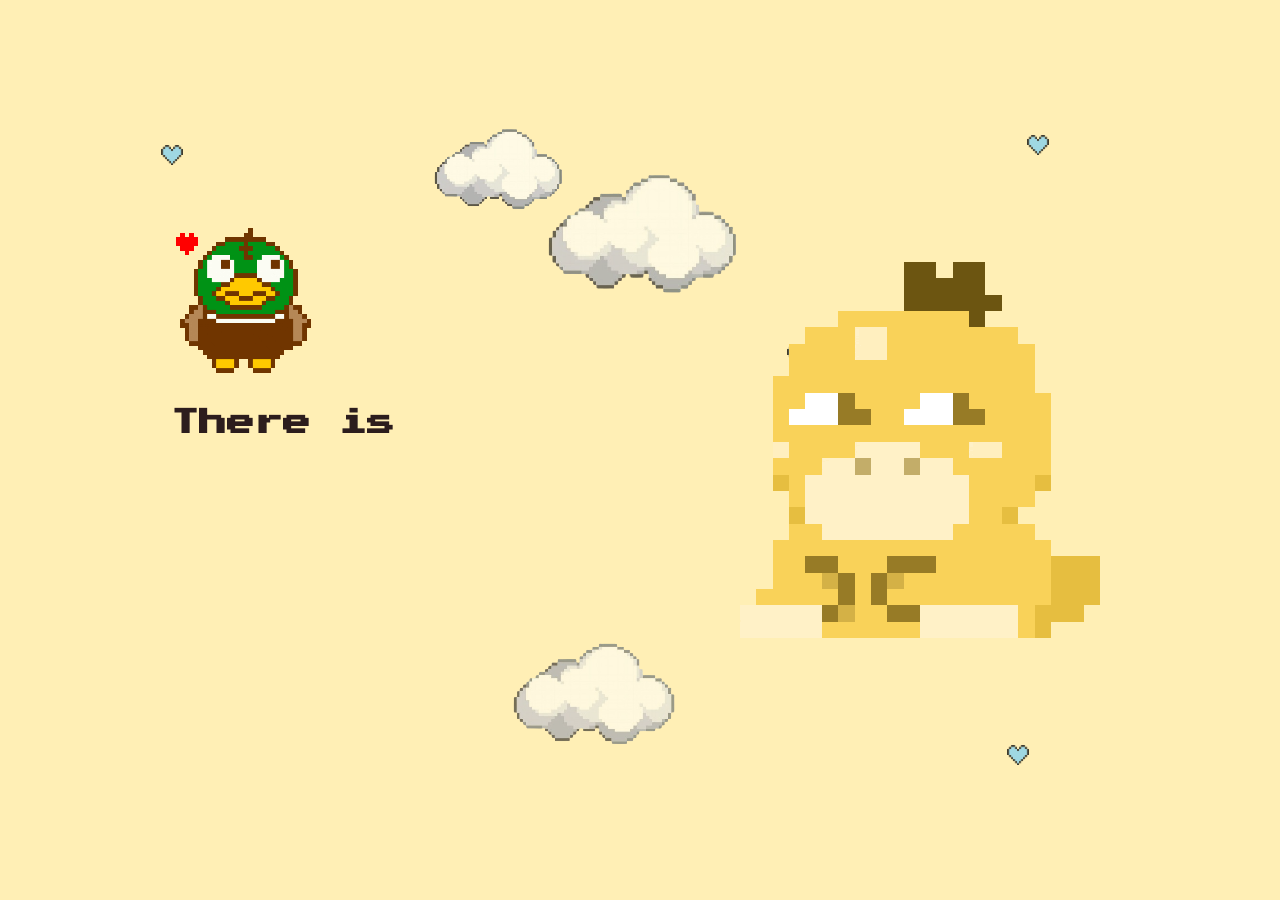
==== index.html @ 90c94755 "rename to index" ====
<!DOCTYPE html>
<html lang="en">
<head>

  <meta charset="UTF-8"/>

  <meta name="viewport"
  content="width=device-width, initial-scale=1.0"/>

  <title>Birthday Web</title>

  <!-- PIXEL FONT -->

  <link href="https://fonts.googleapis.com/css2?family=Press+Start+2P&display=swap"
  rel="stylesheet">

  <!-- FONT FORM 2 -->

  <link href="https://fonts.googleapis.com/css2?family=Poppins:wght@400;500;700&display=swap"
  rel="stylesheet">

  <link rel="stylesheet" href="brithday.css">

</head>

<body>

 <audio id="bgMusic" loop>
  <source src="shape.mp3" type="audio/mp3">
</audio>

  <!-- ================= FORM 1 ================= -->

  <div class="container" id="form1">

    <!-- CLOUD -->

    <img src="cloudpixel.png"
    class="cloud cloud1">

    <img src="cloudpixel.png"
    class="cloud cloud2">

    <img src="cloudpixel.png"
    class="cloud cloud3">

    <!-- LOVE GIF -->

    <img src="gif.gif"
    class="love love1">

    <img src="gif.gif"
    class="love love2">

    <img src="gif.gif"
    class="love love3">

    <img src="gif.gif"
    class="love love4">

    <!-- LEFT -->

    <div class="left-content">

      <img src="Game Love Sticker.gif"
      class="small-duck">

      <h1 id="typingText"></h1>

      <button id="openBtn">
        click me !
      </button>

    </div>

    <!-- RIGHT -->

    <div class="right-content">

      <img src="Happy Pixel Sticker.gif"
      class="big-duck">

    </div>

  </div>

  <!-- ================= FORM 2 ================= -->

  <div class="gift-page" id="form2">

    <!-- CLOUD -->

    <img src="cloud.png"
    class="gift-cloud gift-cloud1">

    <img src="cloud.png"
    class="gift-cloud gift-cloud2">

    <img src="cloud.png"
    class="gift-cloud gift-cloud3">

    <img src="cloud.png"
    class="gift-cloud gift-cloud4">

    <!-- CONTENT -->
    <div class="gift-content">

      <img src="Game Love Sticker by Stephanie Poetri.gif"
    class="gift-love gift-love1">

    <img src="Game Love Sticker by Stephanie Poetri.gif"
    class="gift-love gift-love2">

    <img src="Game Love Sticker by Stephanie Poetri.gif"
    class="gift-love gift-love3">

    <img src="Game Love Sticker by Stephanie Poetri.gif"
    class="gift-love gift-love4">

    <!-- LOVE BARU -->

    <img src="Heart Love Sticker by Princess Polly Boutique.gif"
    class="gift-love gift-love5">

    <img src="Heart Love Sticker by Princess Polly Boutique.gif"
    class="gift-love gift-love6">

    <!-- FLOWER -->

    <img src="flowers STICKER.gif"
    class="bottom-flower flower-left">

    <!-- ROSE PETALS -->
    <img src="Rose Petals Art Sticker.gif"
    class="right-flower">

      <!-- TITLE -->

      <h2 class="gift-title">
        You have a <br>
        GIFT!
      </h2>

      <!-- OPEN BUTTON -->

      <button id="giftBtn"
      class="gift-button">
        open gift ?
      </button>

      <!-- OPENING TEXT -->

      <h3 id="openingText"></h3>

      <!-- CAT -->

      <img src="Black Cat Sticker.gif"
      class="cat-gif"
      id="catGif">

      <!-- GIFT GIF -->

      <img src="Gift Sticker by Iris Tattoo.gif"
      class="gift-box-gif"
      id="giftGif">

      <!-- CHECK BUTTON -->

      <button id="checkBtn"
      class="gift-button">
        check it out!
      </button>

    </div>

  </div>

  <!-- ================= FORM 3 ================= -->

<div class="birthday-page" id="form3">

  <!-- BALLOON -->

  <img src="Balloon Love Sticker by Folksy.gif"
  class="balloon balloon-left">

  <img src="Balloon Love Sticker by Folksy.gif"
  class="balloon balloon-right">

  <img src="Heart Love Sticker by Folksy.gif"
  class="birthday-love birthday-love1">

  <img src="Heart Love Sticker by Folksy.gif"
  class="birthday-love birthday-love2">

  <img src="Heart Love Sticker by Folksy.gif"
  class="birthday-love birthday-love3">

  <img src="Summer Sea Sticker.gif"
  class="summer summer1">

  <img src="Summer Sea Sticker.gif"
  class="summer summer2">

  <!-- CONTENT -->

  <div class="birthday-content">

    <!-- TEXT -->

    <h2 class="birthday-title"
    id="birthdayText"></h2>

    <!-- HELLO KITTY -->

    <img src="Hello Kitty Pixel Sticker.gif"
    class="sanrio-gif">

    <!-- CAKE -->

    <img src="Happy Birthday Party Sticker by Amy.gif"
    class="birthday-cake">

    <!-- BUTTON -->

    <button id="nextBtn">
      next...
    </button>

  </div>

</div>

<!-- ================= FORM 4 ================= -->

<div class="snoopy-page" id="form4">

  <div class="snoopy-box">

    <!-- TEXT -->

    <h2 id="snoopyText"></h2>

    <!-- SNOOPY -->

    <img src="Excited The Peanuts Gang Sticker by Peanuts.gif"
    class="snoopy-walk"
    id="snoopyWalk">

    <!-- BUTTON -->

    <button id="snoopyNextBtn">
      next...
    </button>

  </div>

</div>

<!-- ================= FORM 5 ================= -->

<div class="letter-page" id="form5">

  <div class="letter-box">

    <!-- TOP TEXT -->

    <h2 class="from-text">
      from me...
    </h2>

    <h2 class="to-text"
    id="toText"></h2>

    <!-- GIF -->

    <img src="Hello Kitty Pixel Sticker (1).gif"
    class="kuromi-gif">

    <img src="My Melody Pixel Sticker.gif"
    class="melody-gif">

    <!-- MESSAGE -->

    <p class="love-message"
    id="loveMessage"></p>

    <button id="letterBtn">
  click here
</button>

  </div>

</div>

  <script src="brithday.js"></script>

</body>
</html>
---- brithday.css ----
*{
    margin: 0;
    padding: 0;
    box-sizing: border-box;
}

body{
    width: 100%;
    height: 100vh;
    overflow: hidden;

    background: #FFEFB5;

    font-family: 'Press Start 2P', cursive;

    display: flex;
    justify-content: center;
    align-items: center;
}

.container{
    width: 92%;
    height: 90vh;

    background: transparent;

    border-radius: 30px;

    position: relative;
    overflow: hidden;

    display: flex;
    justify-content: space-between;
    align-items: center;

    padding: 80px;
}

/* ================= FORM 1 CLOUD ================= */

.cloud{
    position: absolute;

    opacity: 0.65;

    image-rendering: pixelated;

    z-index: 1;
}

.cloud1{
    width: 190px;

    top: 30px;
    left: 350px;

    animation: float1 5s ease-in-out infinite;
}

.cloud2{
    width: 240px;

    bottom: 40px;
    left: 420px;

    opacity: 0.55;

    animation: float2 6s ease-in-out infinite;
}

.cloud3{
    width: 280px;

    top: 50px;
    right: 450px;

    opacity: 0.6;

    animation: float1 7s ease-in-out infinite;
}

/* ================= LOVE ================= */

.love{
    position: absolute;

    width: 22px;

    z-index: 2;

    opacity: 0.75;
}

.love1{
    top: 100px;
    left: 110px;
}

.love2{
    top: 90px;
    right: 180px;
}

.love3{
    top: 300px;
    right: 420px;
}

.love4{
    bottom: 90px;
    right: 200px;
}

/* ================= LEFT ================= */

.left-content{
    z-index: 10;

    width: 50%;

    padding-left: 40px;
}

.small-duck{
    width: 145px;

    margin-bottom: 25px;

    image-rendering: pixelated;
}

h1{
    font-size: 28px;

    line-height: 1.8;

    color: #2c1d1d;

    margin-bottom: 40px;

    min-height: 150px;
}

/* ================= FORM 1 BUTTON ================= */

button{
    width: 280px;
    height: 85px;

    border-radius: 25px;

    border: 5px solid #2b1d1d;

    background: #ffeaea;

    font-family: 'Press Start 2P', cursive;

    font-size: 20px;

    cursor: pointer;

    transition: 0.3s;

    opacity: 0;

    transform: translateY(20px);
}

button:hover{
    transform: scale(1.05);

    background: #ffdcdc;
}

/* ================= RIGHT ================= */

.right-content{
    width: 45%;

    display: flex;
    justify-content: center;
    align-items: center;

    z-index: 10;
}

.big-duck{
    width: 360px;

    image-rendering: pixelated;

    animation: duckFloat 3s ease-in-out infinite;
}

/* ================= FORM 2 ================= */

.gift-page{
    width: 100%;
    height: 100vh;

    background: #f8b6cb;

    position: absolute;
    top: 0;
    left: 0;

    overflow: hidden;

    display: none;
    justify-content: center;
    align-items: center;
}

/* ================= CLOUD ================= */

.gift-cloud{
    position: absolute;

    image-rendering: pixelated;

    opacity: 0.95;

    z-index: 1;

    animation: cloudFloat 6s ease-in-out infinite;
}

/* kiri atas BESAR */

.gift-cloud1{
    width: 540px;

    top: -90px;
    left: -120px;

    transform: rotate(-4deg);
}

/* kanan atas agak turun */

.gift-cloud2{
    width: 470px;

    top: 20px;
    right: -90px;

    transform: rotate(3deg);

    animation-delay: 1s;
}

/* kiri bawah */

.gift-cloud3{
    width: 290px;

    bottom: 90px;
    left: 40px;

    transform: rotate(-2deg);

    animation-delay: 2s;
}

/* kanan bawah */

.gift-cloud4{
    width: 250px;

    bottom: 140px;
    right: 90px;

    transform: rotate(4deg);

    animation-delay: 3s;
}

/* ================= CONTENT ================= */

.gift-content{
    position: relative;

    z-index: 5;

    display: flex;
    flex-direction: column;
    align-items: center;
    justify-content: center;

    gap: 20px;

    width: 100%;
}

/* ================= TITLE ================= */

.gift-title{
    font-family: 'Press Start 2P', cursive;

    font-size: 58px;

    line-height: 1.5;

    text-align: center;

    color: #2d1717;

    margin-top: -20px;

    z-index: 5;
}

/* ================= LOVE GIF ================= */

.gift-love{
    position: absolute;

    width: 90px;

    image-rendering: pixelated;

    z-index: 2;

    opacity: 0.95;
}

/* acak tapi rapih */

.gift-love1{
    top: 70px;
    left: 300px;
}

.gift-love2{
    top: 120px;
    right: 320px;
}

.gift-love3{
    bottom: 220px;
    left: 350px;
}

.gift-love4{
    bottom: 180px;
    right: 360px;
}

/* ================= BUTTON ================= */

.gift-button{
    width: 320px;
    height: 90px;

    border: 6px solid #3b1d1d;

    border-radius: 25px;

    background: linear-gradient(
        to bottom,
        #ff8fc0,
        #ff5f9f
    );

    color: white;

    font-family: 'Press Start 2P', cursive;

    font-size: 18px;

    display: flex;
    justify-content: center;
    align-items: center;

    text-align: center;

    cursor: pointer;

    box-shadow:
    0 8px 0 #b93d70,
    0 12px 20px rgba(0,0,0,0.18);

    transition: 0.25s;

    z-index: 5;
}

.gift-button:hover{
    transform: translateY(-4px) scale(1.03);
}

/* OPEN BUTTON */

#giftBtn{
    opacity: 1 !important;

    transform: translateY(0px) !important;

    display: flex;
}

/* ================= OPENING TEXT ================= */

#openingText{
    font-family: 'Poppins', sans-serif;

    font-size: 32px;

    font-weight: 700;

    color: #2b1616;

    min-height: 45px;

    margin-top: 5px;
}

/* ================= CAT ================= */

.cat-gif{
    width: 260px;

    image-rendering: pixelated;

    margin-top: -5px;

    z-index: 5;
}

/* ================= GIFT GIF ================= */

.gift-box-gif{
    width: 250px;

    display: none;

    margin-top: -5px;

    z-index: 5;

    opacity: 0;

    transform: translateY(15px);
}

/* ================= CHECK BUTTON ================= */

#checkBtn{
    opacity: 0;

    display: none;

    margin-top: 8px;
}

/* ================= ANIMATION ================= */

@keyframes cloudFloat{

    0%{
        transform: translateY(0px);
    }

    50%{
        transform: translateY(-12px);
    }

    100%{
        transform: translateY(0px);
    }
}

/* ================= EXTRA LOVE ================= */

.gift-love5{
    width: 110px;

    top: 260px;
    left: 180px;

    transform: rotate(-12deg);
}

.gift-love6{
    width: 95px;

    top: 340px;
    right: 170px;

    transform: rotate(10deg);
}

/* ================= EXTRA LOVE ================= */

.gift-love5{
    width: 110px;

    top: 260px;
    left: 180px;

    transform: rotate(-12deg);
}

.gift-love6{
    width: 95px;

    top: 340px;
    right: 170px;

    transform: rotate(10deg);
}

/* ================= FLOWER KIRI ================= */

.bottom-flower{
    position: absolute;

    width: 340px;

    bottom: -70px;
    left: -40px;

    image-rendering: pixelated;

    z-index: 1;

    opacity: 0.95;

    transform: rotate(2deg);
}

/* ================= FLOWER KANAN ================= */

.right-flower{
    position: absolute;

    width: 300px;

    bottom: -85px;
    right: -20px;

    image-rendering: pixelated;

    z-index: 1;

    opacity: 0.95;

    transform: rotate(-4deg);
}


/* ================= FORM 3 ================= */

.birthday-page{
    width: 100%;
    height: 100vh;

    background: #87CEFA;

    position: absolute;

    top: 0;
    left: 0;

    overflow: hidden;

    display: none;
    justify-content: center;
    align-items: center;
}

/* CONTENT */

.birthday-content{
    position: relative;

    width: 100%;

    display: flex;
    flex-direction: column;

    justify-content: center;
    align-items: center;

    z-index: 5;

    margin-top: 20px;
}

/* TEXT */

.birthday-title{
    font-size: 30px;

    line-height: 1.6;

    text-align: center;

    color: white;

    text-shadow:
    4px 4px 0px #4c8dc4;

    min-height: 100px;

    margin-bottom: 10px;
}

/* HELLO KITTY */

.sanrio-gif{
    width: 270px;

    image-rendering: pixelated;

    margin-top: -10px;
}

/* CAKE */

.birthday-cake{
    width: 180px;

    image-rendering: pixelated;

    margin-top: -15px;
}

/* BUTTON */

#nextBtn{
    width: 260px;
    height: 80px;

    border-radius: 20px;

    border: 4px solid #1e3a8a;

    background: linear-gradient(
        135deg,
        #60a5fa,
        #1d4ed8
    );

    color: white;

    font-family: 'Poppins', sans-serif;
    font-weight: 700;
    font-size: 18px;

    letter-spacing: 1px;

    cursor: pointer;

    display: flex;
    justify-content: center;
    align-items: center;

    box-shadow:
        0 6px 0 #0f2a66,
        0 10px 18px rgba(0,0,0,0.2);

    transition: 0.25s;

    opacity: 0;
    transform: translateY(20px);
}

#nextBtn:hover{
    transform: translateY(-3px) scale(1.03);
    box-shadow:
        0 8px 0 #0f2a66,
        0 14px 22px rgba(0,0,0,0.25);
}

#nextBtn.show{
    opacity: 1;
    transform: translateY(0);
}

/* BALLOON */

.balloon{
    position: absolute;

    width: 210px;

    image-rendering: pixelated;

    z-index: 1;
}

/* kiri bawah */

.balloon-left{
    left: 20px;
    bottom: 20px;
}

/* kanan bawah */

.balloon-right{
    right: 20px;
    bottom: 20px;
}

/* ================= LOVE GIF FORM 3 ================= */

.birthday-love{
    position: absolute;

    image-rendering: pixelated;

    opacity: 0.95;

    z-index: 2;
}

/* lebih random & natural */

.birthday-love1{
    width: 95px;

    top: 120px;
    left: 220px;

    transform: rotate(-12deg);
}

.birthday-love2{
    width: 70px;

    top: 200px;
    right: 240px;

    transform: rotate(10deg);
}

.birthday-love3{
    width: 110px;

    bottom: 140px;
    right: 300px;

    transform: rotate(-8deg);
}

/* ================= SUMMER SEA ================= */

.summer{
    position: absolute;

    image-rendering: pixelated;

    opacity: 0.95;

    z-index: 2;
}

/* kiri atas */

.summer1{
    width: 120px;

    top: 70px;
    right: 170px;

    transform: rotate(8deg);
}

/* kiri bawah */

.summer2{
    width: 90px;

    bottom: 110px;
    left: 260px;

    transform: rotate(-10deg);
}


/* ================= FORM 4 ================= */

.snoopy-page{
    width: 100%;
    height: 100vh;

    background: #ffe9f3;

    position: absolute;
    top: 0;
    left: 0;

    display: none;
    justify-content: center;
    align-items: center;

    overflow: hidden;
}

/* BOX */

.snoopy-box{
    width: 850px;
    height: 600px;

    background: #fff6f8;

    border: 6px solid #2b1d1d;

    border-radius: 25px;

    position: relative;

    padding-top: 70px;

    overflow: hidden;

    text-align: center;
}

/* TEXT */

#snoopyText{
    font-size: 28px;

    line-height: 1.8;

    color: #2b1d1d;

    min-height: 140px;
}

/* SNOOPY */

.snoopy-walk{
    width: 180px;

    position: absolute;

    bottom: 80px;
    left: -220px;

    image-rendering: pixelated;
}

/* BUTTON */

#snoopyNextBtn{
    position: absolute;

    bottom: 30px;
    left: 50%;

    transform: translateX(-50%) translateY(20px);

    opacity: 0;

    width: 220px;
    height: 70px;

    font-size: 18px;

    transition: 0.5s;
}


/* ================= FORM 5 ================= */

.letter-page{
    width: 100%;
    height: 100vh;

    background: #b8b2ff;

    position: absolute;
    top: 0;
    left: 0;

    display: none;
    justify-content: center;
    align-items: center;

    overflow: hidden;
}

/* BOX */

.letter-box{
    width: 900px;
    height: 620px;

    background: #c9c4ff;

    border-radius: 25px;

    border: 5px solid #2b1d1d;

    position: relative;

    padding: 50px;

    overflow: hidden;
}

/* TEXT ATAS */

.from-text{
    position: absolute;

    top: 55px;
    left: 60px;

    font-size: 24px;

    color: #1d1d1d;
}

.to-text{
    position: absolute;

    top: 55px;
    right: 60px;

    font-size: 24px;

    text-align: right;

    line-height: 1.6;

    color: #1d1d1d;

    min-height: 80px;
}

/* GIF */

.kuromi-gif{
    width: 270px;

    position: absolute;

    left: 70px;
    top: 140px;

    image-rendering: pixelated;
}

.melody-gif{
    width: 240px;

    position: absolute;

    right: 90px;
    top: 145px;

    image-rendering: pixelated;
}

/* MESSAGE */

.love-message{
    position: absolute;

    left: 70px;
    right: 70px;
    bottom: 35px;

    font-family: 'Poppins', sans-serif;

    font-size: 18px;

    font-weight: 600;

    line-height: 1.9;

    color: #1f1f1f;

    text-align: left;

    min-height: 120px;
}

/* BUTTON FORM 5 */

#letterBtn{
    position: absolute;

    right: 55px;
    bottom: 18px;

    width: 150px;
    height: 55px;

    border-radius: 14px;

    border: 3px solid #2b1d1d;

    background: #ffd6ea;

    color: #2b1d1d;

    font-family: 'Press Start 2P', cursive;

    font-size: 10px;

    cursor: pointer;

    opacity: 0;

    transform: translateY(15px);

    transition: 0.4s;

    z-index: 10;
}

#letterBtn:hover{
    transform: translateY(-2px) scale(1.03);

    background: #ffc3df;
}
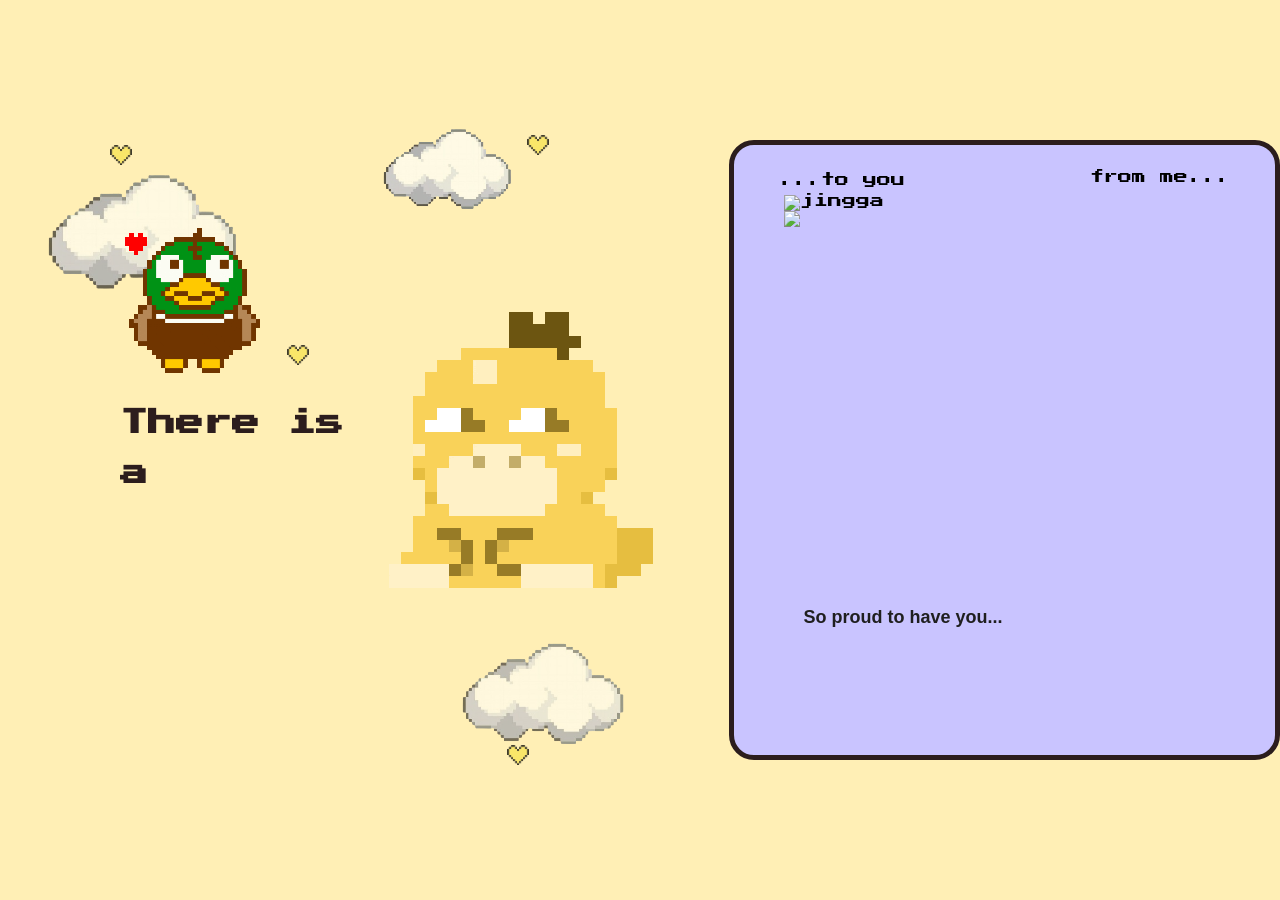
==== commit e497cc9e: "fix mobile form 5 layout" ====
--- a/index.html
+++ b/index.html
@@ -26,7 +26,7 @@
 <body>
 
  <audio id="bgMusic" loop>
-  <source src="shape.mp3" type="audio/mp3">
+  <source src="assestt/shape.mp3" type="audio/mp3">
 </audio>
 
   <!-- ================= FORM 1 ================= -->
@@ -35,34 +35,34 @@
 
     <!-- CLOUD -->
 
-    <img src="cloudpixel.png"
+    <img src="assestt/cloudpixel.png"
     class="cloud cloud1">
 
-    <img src="cloudpixel.png"
+    <img src="assestt/cloudpixel.png"
     class="cloud cloud2">
 
-    <img src="cloudpixel.png"
+    <img src="assestt/cloudpixel.png"
     class="cloud cloud3">
 
     <!-- LOVE GIF -->
 
-    <img src="gif.gif"
+    <img src="assestt/gif.gif"
     class="love love1">
 
-    <img src="gif.gif"
+    <img src="assestt/gif.gif"
     class="love love2">
 
-    <img src="gif.gif"
+    <img src="assestt/gif.gif"
     class="love love3">
 
-    <img src="gif.gif"
+    <img src="assestt/gif.gif"
     class="love love4">
 
     <!-- LEFT -->
 
     <div class="left-content">
 
-      <img src="Game Love Sticker.gif"
+      <img src="assestt/Game Love Sticker.gif"
       class="small-duck">
 
       <h1 id="typingText"></h1>
@@ -77,7 +77,7 @@
 
     <div class="right-content">
 
-      <img src="Happy Pixel Sticker.gif"
+      <img src="assestt/Happy Pixel Sticker.gif"
       class="big-duck">
 
     </div>
@@ -90,48 +90,48 @@
 
     <!-- CLOUD -->
 
-    <img src="cloud.png"
+    <img src="assestt/cloud.png"
     class="gift-cloud gift-cloud1">
 
-    <img src="cloud.png"
+    <img src="assestt/cloud.png"
     class="gift-cloud gift-cloud2">
 
-    <img src="cloud.png"
+    <img src="assestt/cloud.png"
     class="gift-cloud gift-cloud3">
 
-    <img src="cloud.png"
+    <img src="assestt/cloud.png"
     class="gift-cloud gift-cloud4">
 
     <!-- CONTENT -->
     <div class="gift-content">
 
-      <img src="Game Love Sticker by Stephanie Poetri.gif"
+      <img src="assestt/Game Love Sticker by Stephanie Poetri.gif"
     class="gift-love gift-love1">
 
-    <img src="Game Love Sticker by Stephanie Poetri.gif"
+    <img src="assestt/Game Love Sticker by Stephanie Poetri.gif"
     class="gift-love gift-love2">
 
-    <img src="Game Love Sticker by Stephanie Poetri.gif"
+    <img src="assestt/Game Love Sticker by Stephanie Poetri.gif"
     class="gift-love gift-love3">
 
-    <img src="Game Love Sticker by Stephanie Poetri.gif"
+    <img src="assestt/Game Love Sticker by Stephanie Poetri.gif"
     class="gift-love gift-love4">
 
     <!-- LOVE BARU -->
 
-    <img src="Heart Love Sticker by Princess Polly Boutique.gif"
+    <img src="assestt/Heart Love Sticker by Princess Polly Boutique.gif"
     class="gift-love gift-love5">
 
-    <img src="Heart Love Sticker by Princess Polly Boutique.gif"
+    <img src="assestt/Heart Love Sticker by Princess Polly Boutique.gif"
     class="gift-love gift-love6">
 
     <!-- FLOWER -->
 
-    <img src="flowers STICKER.gif"
+    <img src="assestt/flowers STICKER.gif"
     class="bottom-flower flower-left">
 
     <!-- ROSE PETALS -->
-    <img src="Rose Petals Art Sticker.gif"
+    <img src="assestt/Rose Petals Art Sticker.gif"
     class="right-flower">
 
       <!-- TITLE -->
@@ -154,13 +154,13 @@
 
       <!-- CAT -->
 
-      <img src="Black Cat Sticker.gif"
+      <img src="assestt/Black Cat Sticker.gif"
       class="cat-gif"
       id="catGif">
 
       <!-- GIFT GIF -->
 
-      <img src="Gift Sticker by Iris Tattoo.gif"
+      <img src="assestt/Gift Sticker by Iris Tattoo.gif"
       class="gift-box-gif"
       id="giftGif">
 
@@ -181,25 +181,25 @@
 
   <!-- BALLOON -->
 
-  <img src="Balloon Love Sticker by Folksy.gif"
+  <img src="assestt/Balloon Love Sticker by Folksy.gif"
   class="balloon balloon-left">
 
-  <img src="Balloon Love Sticker by Folksy.gif"
+  <img src="assestt/Balloon Love Sticker by Folksy.gif"
   class="balloon balloon-right">
 
-  <img src="Heart Love Sticker by Folksy.gif"
+  <img src="assestt/Heart Love Sticker by Folksy.gif"
   class="birthday-love birthday-love1">
 
-  <img src="Heart Love Sticker by Folksy.gif"
+  <img src="assestt/Heart Love Sticker by Folksy.gif"
   class="birthday-love birthday-love2">
 
-  <img src="Heart Love Sticker by Folksy.gif"
+  <img src="assestt/Heart Love Sticker by Folksy.gif"
   class="birthday-love birthday-love3">
 
-  <img src="Summer Sea Sticker.gif"
+  <img src="assestt/Summer Sea Sticker.gif"
   class="summer summer1">
 
-  <img src="Summer Sea Sticker.gif"
+  <img src="assestt/Summer Sea Sticker.gif"
   class="summer summer2">
 
   <!-- CONTENT -->
@@ -213,12 +213,12 @@
 
     <!-- HELLO KITTY -->
 
-    <img src="Hello Kitty Pixel Sticker.gif"
+    <img src="assestt/Hello Kitty Pixel Sticker.gif"
     class="sanrio-gif">
 
     <!-- CAKE -->
 
-    <img src="Happy Birthday Party Sticker by Amy.gif"
+    <img src="assestt/Happy Birthday Party Sticker by Amy.gif"
     class="birthday-cake">
 
     <!-- BUTTON -->
@@ -243,7 +243,7 @@
 
     <!-- SNOOPY -->
 
-    <img src="Excited The Peanuts Gang Sticker by Peanuts.gif"
+    <img src="assestt/Excited The Peanuts Gang Sticker by Peanuts.gif"
     class="snoopy-walk"
     id="snoopyWalk">
 
@@ -259,37 +259,41 @@
 
 <!-- ================= FORM 5 ================= -->
 
-<div class="letter-page" id="form5">
-
-  <div class="letter-box">
-
-    <!-- TOP TEXT -->
-
-    <h2 class="from-text">
-      from me...
-    </h2>
-
-    <h2 class="to-text"
-    id="toText"></h2>
-
-    <!-- GIF -->
-
-    <img src="Hello Kitty Pixel Sticker (1).gif"
-    class="kuromi-gif">
-
-    <img src="My Melody Pixel Sticker.gif"
-    class="melody-gif">
-
-    <!-- MESSAGE -->
-
-    <p class="love-message"
-    id="loveMessage"></p>
+<div class="letter-box">
+
+    <div class="letter-top">
+
+        <div class="left-side">
+
+            <div class="from-text">
+                from me...
+            </div>
+
+            <img src="kuromi.gif" class="kuromi-gif">
+
+        </div>
+
+        <div class="right-side">
+
+            <div class="to-text">
+                ...to you<br>jingga
+            </div>
+
+            <img src="melody.gif" class="melody-gif">
+
+        </div>
+
+    </div>
+
+    <div class="love-message">
+        So proud to have you...
+    </div>
 
     <button id="letterBtn">
-  click here
-</button>
-
-  </div>
+        click here
+    </button>
+
+</div>
 
 </div>
 
--- a/brithday.css
+++ b/brithday.css
@@ -866,8 +866,7 @@
 }
 
 
-/* ================= FORM 5 ================= */
-
+/* ================= FORM 5 ================= */ 
 .letter-page{
     width: 100%;
     height: 100vh;
@@ -875,10 +874,12 @@
     background: #b8b2ff;
 
     position: absolute;
+
     top: 0;
     left: 0;
 
     display: none;
+
     justify-content: center;
     align-items: center;
 
@@ -906,56 +907,54 @@
 
 /* TEXT ATAS */
 
+/* TEXT */
+
 .from-text{
     position: absolute;
 
-    top: 55px;
-    left: 60px;
-
-    font-size: 24px;
-
-    color: #1d1d1d;
+    top: 25px;
+    right: 45px;
+
+    left: auto;
+
+    font-size: 14px;
+
+    text-align: center;
 }
 
 .to-text{
     position: absolute;
 
-    top: 55px;
-    right: 60px;
-
-    font-size: 24px;
-
-    text-align: right;
-
-    line-height: 1.6;
-
-    color: #1d1d1d;
-
-    min-height: 80px;
+    top: 25px;
+    left: 45px;
+
+    right: auto;
+
+    font-size: 14px;
+
+    text-align: center;
+
+    line-height: 1.5;
 }
 
 /* GIF */
 
 .kuromi-gif{
-    width: 270px;
-
-    position: absolute;
-
-    left: 70px;
-    top: 140px;
-
-    image-rendering: pixelated;
+    width: 130px;
+
+    top: 90px;
+    right: 30px;
+
+    left: auto;
 }
 
 .melody-gif{
-    width: 240px;
-
-    position: absolute;
-
-    right: 90px;
-    top: 145px;
-
-    image-rendering: pixelated;
+    width: 120px;
+
+    top: 100px;
+    left: 30px;
+
+    right: auto;
 }
 
 /* MESSAGE */
@@ -1020,4 +1019,437 @@
     transform: translateY(-2px) scale(1.03);
 
     background: #ffc3df;
-}+}
+
+
+
+/* ================================================= */
+/* ================= RESPONSIVE HP ================= */
+/* ================================================= */
+
+@media screen and (max-width: 768px){
+
+    body{
+        overflow-x: hidden;
+        overflow-y: auto;
+    }
+
+    /* ================= FORM 1 ================= */
+
+    .container{
+        flex-direction: column;
+        justify-content: center;
+        align-items: center;
+
+        padding: 30px 20px;
+
+        gap: 20px;
+
+        height: auto;
+        min-height: 100vh;
+    }
+
+    .left-content{
+        width: 100%;
+
+        padding-left: 0;
+
+        text-align: center;
+
+        display: flex;
+        flex-direction: column;
+        align-items: center;
+    }
+
+    .right-content{
+        width: 100%;
+    }
+
+    h1{
+        font-size: 16px;
+
+        line-height: 1.8;
+
+        min-height: auto;
+
+        margin-bottom: 25px;
+    }
+
+    .small-duck{
+        width: 110px;
+    }
+
+    .big-duck{
+        width: 220px;
+    }
+
+    button{
+        width: 220px;
+        height: 65px;
+
+        font-size: 12px;
+    }
+
+    /* CLOUD */
+
+    .cloud1{
+        width: 120px;
+
+        top: 10px;
+        left: -20px;
+    }
+
+    .cloud2{
+        width: 130px;
+
+        bottom: 120px;
+        left: -30px;
+    }
+
+    .cloud3{
+        width: 150px;
+
+        top: 20px;
+        right: -30px;
+    }
+
+    /* LOVE */
+
+    .love{
+        width: 18px;
+    }
+
+    /* ================= FORM 2 ================= */
+
+    .gift-title{
+        font-size: 24px;
+
+        line-height: 1.6;
+    }
+
+    .gift-button{
+        width: 230px;
+        height: 65px;
+
+        font-size: 11px;
+    }
+
+    #openingText{
+        font-size: 20px;
+    }
+
+    .cat-gif{
+        width: 170px;
+    }
+
+    .gift-box-gif{
+        width: 180px;
+    }
+
+    /* CLOUD FORM 2 */
+
+    .gift-cloud1{
+        width: 260px;
+
+        top: -30px;
+        left: -60px;
+    }
+
+    .gift-cloud2{
+        width: 220px;
+
+        top: 10px;
+        right: -50px;
+    }
+
+    .gift-cloud3{
+        width: 150px;
+
+        bottom: 130px;
+        left: -20px;
+    }
+
+    .gift-cloud4{
+        width: 140px;
+
+        bottom: 150px;
+        right: -10px;
+    }
+
+    /* LOVE */
+
+    .gift-love1{
+        width: 70px;
+
+        top: 90px;
+        left: 10px;
+    }
+
+    .gift-love2{
+        width: 80px;
+
+        top: 120px;
+        right: 20px;
+    }
+
+    .gift-love3{
+        width: 65px;
+
+        bottom: 180px;
+        left: 15px;
+    }
+
+    .gift-love4{
+        width: 80px;
+
+        bottom: 180px;
+        right: 15px;
+    }
+
+    .gift-love5{
+        width: 75px;
+
+        top: 240px;
+        left: 20px;
+    }
+
+    .gift-love6{
+        width: 70px;
+
+        top: 300px;
+        right: 15px;
+    }
+
+    /* FLOWER */
+
+    .bottom-flower{
+        width: 180px;
+
+        bottom: -20px;
+        left: -30px;
+    }
+
+    .right-flower{
+        width: 160px;
+
+        bottom: -20px;
+        right: -25px;
+    }
+
+    /* ================= FORM 3 ================= */
+
+    .birthday-title{
+        font-size: 18px;
+
+        min-height: 70px;
+
+        margin-bottom: 5px;
+    }
+
+    .sanrio-gif{
+        width: 190px;
+    }
+
+    .birthday-cake{
+        width: 130px;
+
+        margin-top: -10px;
+    }
+
+    #nextBtn{
+        width: 200px;
+        height: 60px;
+
+        font-size: 13px;
+
+        margin-top: 10px;
+    }
+
+    /* BALLOON */
+
+    .balloon{
+        width: 120px;
+    }
+
+    .balloon-left{
+        left: -15px;
+        bottom: 10px;
+    }
+
+    .balloon-right{
+        right: -15px;
+        bottom: 10px;
+    }
+
+    /* EXTRA GIF */
+
+    .birthday-love1{
+        width: 60px;
+
+        top: 100px;
+        left: 10px;
+    }
+
+    .birthday-love2{
+        width: 55px;
+
+        top: 170px;
+        right: 15px;
+    }
+
+    .birthday-love3{
+        width: 70px;
+
+        bottom: 120px;
+        right: 30px;
+    }
+
+    .summer1{
+        width: 70px;
+
+        top: 60px;
+        right: 40px;
+    }
+
+    .summer2{
+        width: 65px;
+
+        bottom: 100px;
+        left: 25px;
+    }
+
+    /* ================= FORM 4 ================= */
+
+    .snoopy-box{
+        width: 95%;
+        height: 500px;
+
+        padding: 40px 20px;
+    }
+
+    #snoopyText{
+        font-size: 16px;
+
+        line-height: 1.8;
+    }
+
+    .snoopy-walk{
+        width: 130px;
+
+        bottom: 90px;
+    }
+
+    #snoopyNextBtn{
+        width: 180px;
+        height: 60px;
+
+        font-size: 12px;
+    }
+
+    /* ================= FORM 5 ================= */
+
+.letter-box{
+    width: 95%;
+    height: auto;
+
+    min-height: 90vh;
+
+    padding: 30px 20px;
+
+    position: relative;
+
+    overflow: hidden;
+}
+
+/* TEXT */
+
+.from-text{
+    position: absolute;
+
+    top: 25px;
+    left: 35px;
+
+    font-size: 14px;
+
+    text-align: center;
+
+    line-height: 1.5;
+}
+
+.to-text{
+    position: absolute;
+
+    top: 25px;
+    right: 35px;
+
+    font-size: 14px;
+
+    text-align: center;
+
+    line-height: 1.5;
+}
+
+/* GIF */
+
+.kuromi-gif{
+    position: absolute;
+
+    width: 120px;
+
+    top: 80px;
+    left: 20px;
+
+    display: block;
+
+    image-rendering: pixelated;
+}
+
+.melody-gif{
+    position: absolute;
+
+    width: 120px;
+
+    top: 80px;
+    right: 20px;
+
+    display: block;
+
+    image-rendering: pixelated;
+}
+
+/* MESSAGE */
+
+.love-message{
+    position: absolute;
+
+    left: 25px;
+    right: 25px;
+
+    bottom: 90px;
+
+    font-size: 14px;
+
+    line-height: 1.8;
+
+    text-align: center;
+}
+
+/* BUTTON */
+
+#letterBtn{
+    position: absolute;
+
+    left: 50%;
+    bottom: 20px;
+
+    transform: translateX(-50%);
+
+    width: 180px;
+    height: 55px;
+
+    display: block;
+
+    font-size: 10px;
+}
+
+}
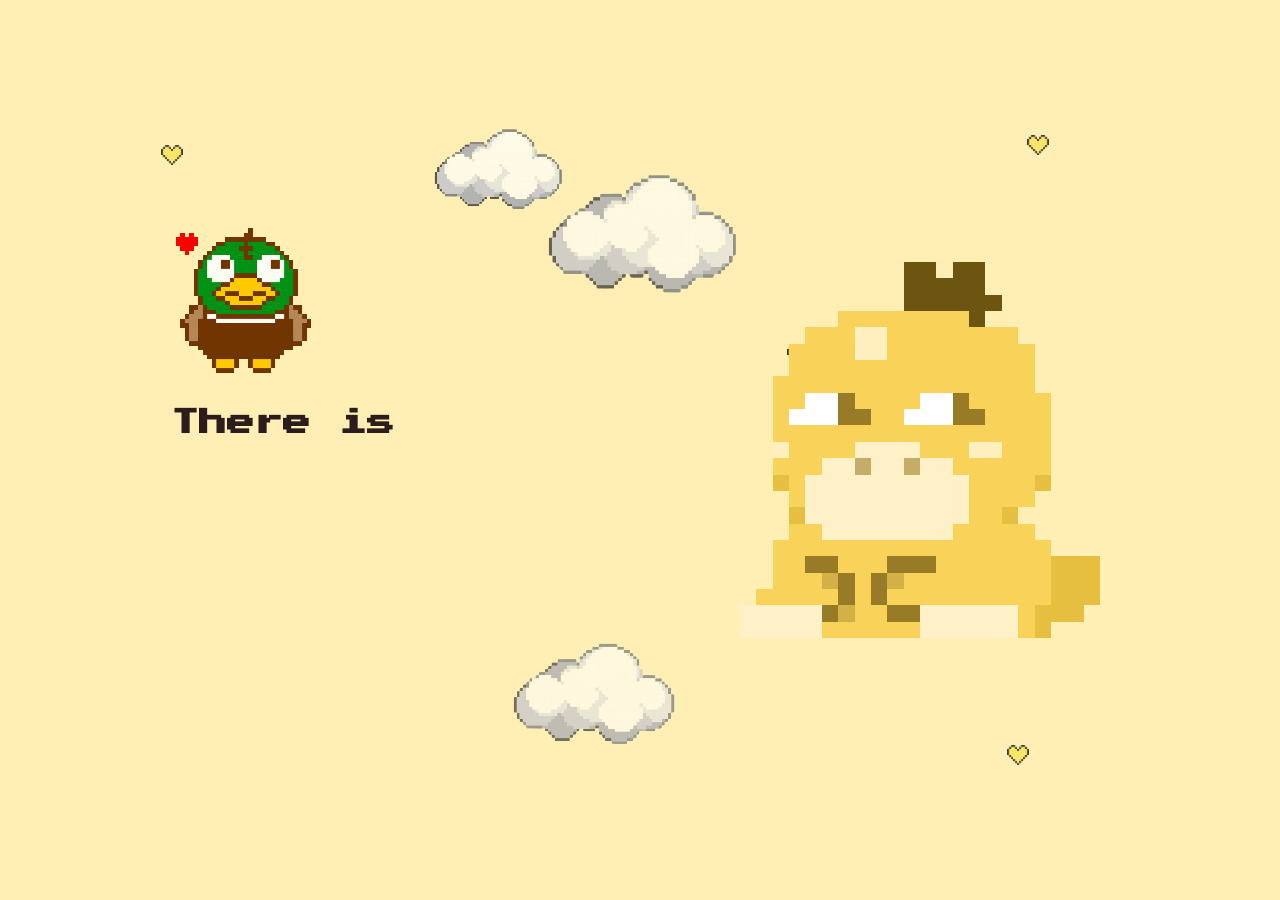
==== commit 688e9ed8: "update terbaru" ====
--- a/index.html
+++ b/index.html
@@ -259,41 +259,35 @@
 
 <!-- ================= FORM 5 ================= -->
 
-<div class="letter-box">
-
-    <div class="letter-top">
-
-        <div class="left-side">
-
-            <div class="from-text">
-                from me...
-            </div>
-
-            <img src="kuromi.gif" class="kuromi-gif">
-
-        </div>
-
-        <div class="right-side">
-
-            <div class="to-text">
-                ...to you<br>jingga
-            </div>
-
-            <img src="melody.gif" class="melody-gif">
-
-        </div>
-
-    </div>
-
-    <div class="love-message">
-        So proud to have you...
-    </div>
-
-    <button id="letterBtn">
-        click here
-    </button>
-
-</div>
+<div class="letter-page" id="form5">
+
+    <div class="letter-box">
+
+        <!-- TEXT -->
+
+        <div class="from-text" id="fromText"></div>
+
+        <div class="to-text" id="toText"></div>
+
+        <!-- GIF -->
+
+        <img src="assestt/Hello Kitty Pixel Sticker (1).gif"
+        class="kuromi-gif">
+
+        <img src="assestt/My Melody Pixel Sticker.gif"
+        class="melody-gif">
+
+        <!-- MESSAGE -->
+
+        <div class="love-message" id="loveMessage"></div>
+
+        <!-- BUTTON -->
+
+        <button id="letterBtn">
+            click here
+        </button>
+
+    </div>
 
 </div>
 
--- a/brithday.css
+++ b/brithday.css
@@ -866,7 +866,8 @@
 }
 
 
-/* ================= FORM 5 ================= */ 
+/* ================= FORM 5 ================= */
+
 .letter-page{
     width: 100%;
     height: 100vh;
@@ -905,30 +906,26 @@
     overflow: hidden;
 }
 
-/* TEXT ATAS */
-
 /* TEXT */
 
 .from-text{
     position: absolute;
 
-    top: 25px;
-    right: 45px;
-
-    left: auto;
+    top: 75px;
+    left: 70px;
 
     font-size: 14px;
 
     text-align: center;
+
+    line-height: 1.5;
 }
 
 .to-text{
     position: absolute;
 
-    top: 25px;
-    left: 45px;
-
-    right: auto;
+    top: 75px;
+    right: 70px;
 
     font-size: 14px;
 
@@ -940,21 +937,25 @@
 /* GIF */
 
 .kuromi-gif{
-    width: 130px;
-
-    top: 90px;
-    right: 30px;
-
-    left: auto;
+    position: absolute;
+
+    width: 200px;
+
+    top: 130px;
+    left: 35px;
+
+    image-rendering: pixelated;
 }
 
 .melody-gif{
-    width: 120px;
-
-    top: 100px;
-    left: 30px;
-
-    right: auto;
+    position: absolute;
+
+    width: 190px;
+
+    top: 130px;
+    right: 35px;
+
+    image-rendering: pixelated;
 }
 
 /* MESSAGE */
@@ -964,7 +965,8 @@
 
     left: 70px;
     right: 70px;
-    bottom: 35px;
+
+    bottom: 110px;
 
     font-family: 'Poppins', sans-serif;
 
@@ -981,13 +983,13 @@
     min-height: 120px;
 }
 
-/* BUTTON FORM 5 */
+/* BUTTON */
 
 #letterBtn{
     position: absolute;
 
     right: 55px;
-    bottom: 18px;
+    bottom: 25px;
 
     width: 150px;
     height: 55px;
@@ -1013,12 +1015,6 @@
     transition: 0.4s;
 
     z-index: 10;
-}
-
-#letterBtn:hover{
-    transform: translateY(-2px) scale(1.03);
-
-    background: #ffc3df;
 }
 
 
@@ -1350,15 +1346,9 @@
 
 .letter-box{
     width: 95%;
-    height: auto;
-
     min-height: 90vh;
 
     padding: 30px 20px;
-
-    position: relative;
-
-    overflow: hidden;
 }
 
 /* TEXT */
@@ -1366,10 +1356,10 @@
 .from-text{
     position: absolute;
 
-    top: 25px;
-    left: 35px;
-
-    font-size: 14px;
+    top: 20px;
+    left: 25px;
+
+    font-size: 12px;
 
     text-align: center;
 
@@ -1379,10 +1369,10 @@
 .to-text{
     position: absolute;
 
-    top: 25px;
-    right: 35px;
-
-    font-size: 14px;
+    top: 20px;
+    right: 25px;
+
+    font-size: 12px;
 
     text-align: center;
 
@@ -1394,40 +1384,36 @@
 .kuromi-gif{
     position: absolute;
 
-    width: 120px;
-
-    top: 80px;
+    width: 95px;
+
+    top: 70px;
+    left: 15px;
+
+    image-rendering: pixelated;
+}
+
+.melody-gif{
+    position: absolute;
+
+    width: 95px;
+
+    top: 70px;
+    right: 15px;
+
+    image-rendering: pixelated;
+}
+
+/* MESSAGE */
+
+.love-message{
+    position: absolute;
+
     left: 20px;
-
-    display: block;
-
-    image-rendering: pixelated;
-}
-
-.melody-gif{
-    position: absolute;
-
-    width: 120px;
-
-    top: 80px;
     right: 20px;
 
-    display: block;
-
-    image-rendering: pixelated;
-}
-
-/* MESSAGE */
-
-.love-message{
-    position: absolute;
-
-    left: 25px;
-    right: 25px;
-
-    bottom: 90px;
-
-    font-size: 14px;
+    bottom: 100px;
+
+    font-size: 13px;
 
     line-height: 1.8;
 
@@ -1440,14 +1426,12 @@
     position: absolute;
 
     left: 50%;
-    bottom: 20px;
+    bottom: 25px;
 
     transform: translateX(-50%);
 
-    width: 180px;
-    height: 55px;
-
-    display: block;
+    width: 170px;
+    height: 50px;
 
     font-size: 10px;
 }
